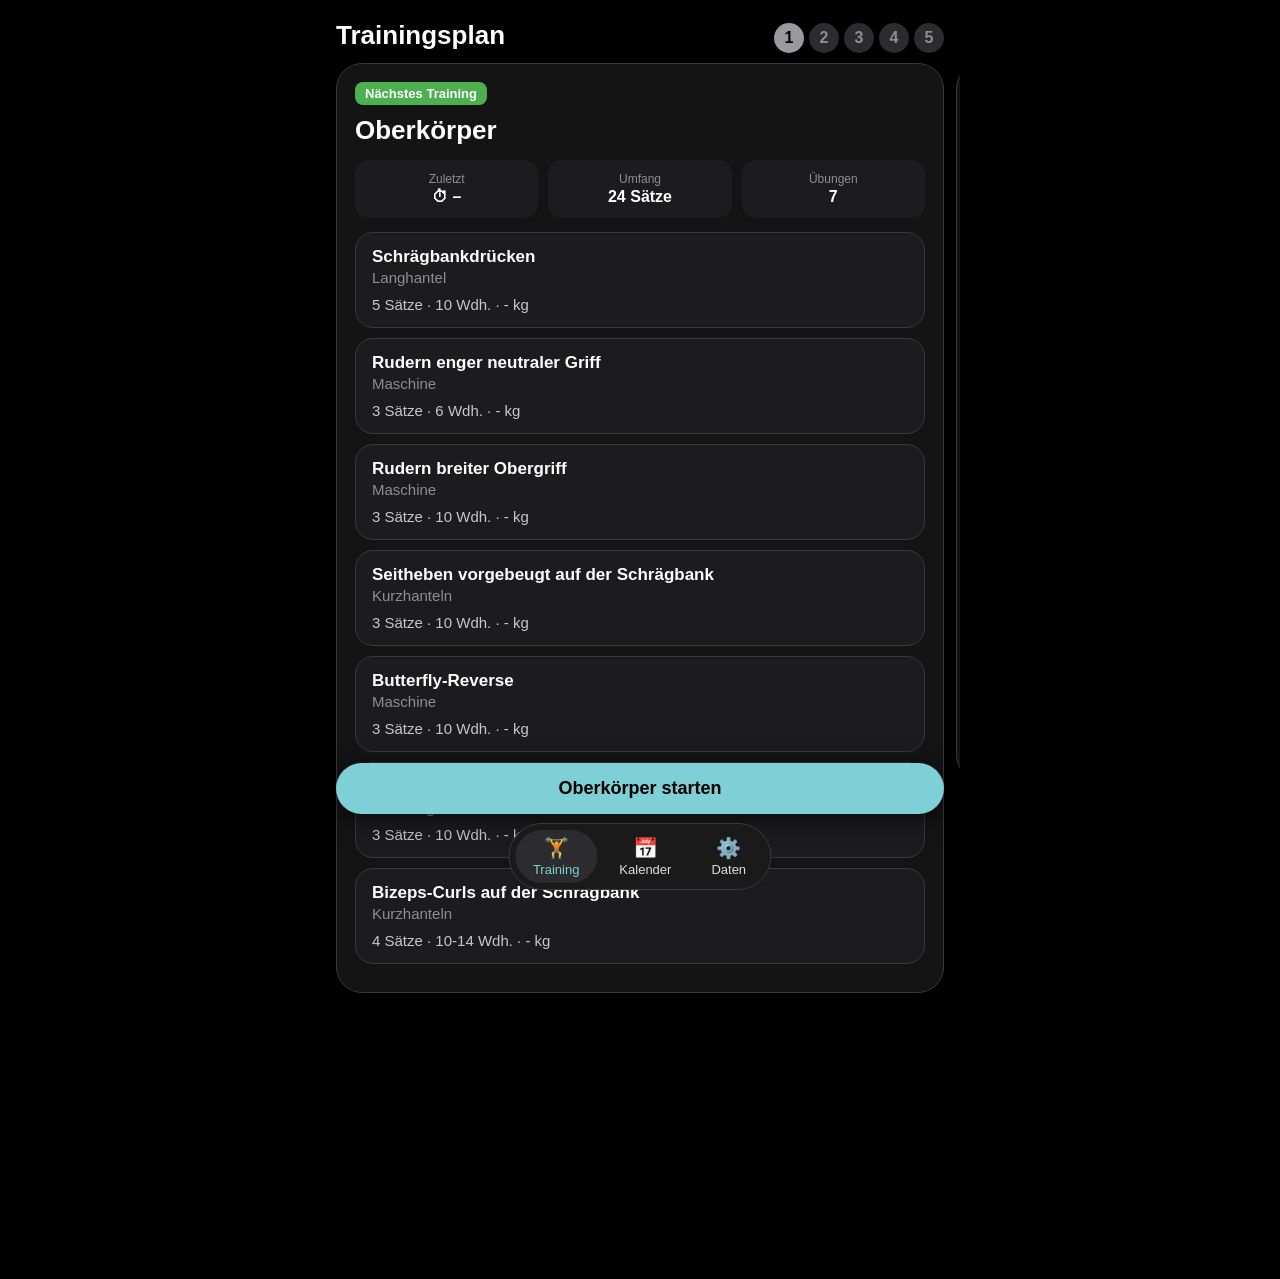
==== index.html @ 51fb056b "Replace Flask app with offline web app (PWA) for the phone Static single-page app that runs on GitHu" ====
<!doctype html>
<html lang="de">
<head>
  <meta charset="utf-8">
  <meta name="viewport" content="width=device-width, initial-scale=1, viewport-fit=cover">
  <title>Gym Tracker</title>
  <meta name="theme-color" content="#000000">
  <meta name="apple-mobile-web-app-capable" content="yes">
  <meta name="mobile-web-app-capable" content="yes">
  <meta name="apple-mobile-web-app-status-bar-style" content="black-translucent">
  <meta name="apple-mobile-web-app-title" content="Gym">
  <link rel="manifest" href="manifest.webmanifest">
  <link rel="icon" href="icons/icon-192.png">
  <link rel="apple-touch-icon" href="icons/apple-touch-icon.png">
  <link rel="stylesheet" href="style.css">
</head>
<body>
  <main id="app"></main>

  <nav id="nav" class="nav">
    <button data-view="plan" class="active"><span class="ico">🏋️</span>Training</button>
    <button data-view="calendar"><span class="ico">📅</span>Kalender</button>
    <button data-view="data"><span class="ico">⚙️</span>Daten</button>
  </nav>

  <div id="modal" class="modal hidden"><div class="modal-box" id="modal-box"></div></div>

  <script src="plan.js"></script>
  <script src="app.js"></script>
</body>
</html>
---- style.css ----
:root {
  --bg: #000;
  --card: #1c1c1e;
  --card2: #2c2c2e;
  --border: #3a3a3c;
  --text: #fff;
  --muted: #8e8e93;
  --accent: #7ecfd6;
  --accent-dark: #2f5d63;
  --green: #4caf50;
  --red: #ff6b6b;
  --safe-top: env(safe-area-inset-top, 0px);
  --safe-bottom: env(safe-area-inset-bottom, 0px);
}

* { box-sizing: border-box; -webkit-tap-highlight-color: transparent; }

html, body {
  margin: 0;
  overflow-x: hidden;
  background: var(--bg);
  color: var(--text);
  font-family: -apple-system, BlinkMacSystemFont, "SF Pro Text", "Segoe UI", Roboto, sans-serif;
  font-size: 16px;
}

body { padding-top: var(--safe-top); }

main { padding: 12px 16px calc(180px + var(--safe-bottom)); max-width: 640px; margin: 0 auto; }
body.in-workout main { padding-bottom: calc(110px + var(--safe-bottom)); }

button { font: inherit; color: inherit; border: 0; background: none; cursor: pointer; }
input { font: inherit; }

h1 { font-size: 28px; margin: 8px 0 12px; }
h2 { font-size: 26px; margin: 10px 0 14px; }
.muted { color: var(--muted); }
.hidden { display: none !important; }

/* ---------- Kopfzeile Plan ---------- */
.plan-head { display: flex; align-items: center; justify-content: space-between; gap: 8px; }
.plan-head h1 { font-size: 26px; white-space: nowrap; }
.tabs { display: flex; gap: 5px; flex-shrink: 0; }
.tab {
  width: 30px; height: 30px; padding: 0; border-radius: 50%;
  background: var(--card2); color: var(--muted); font-weight: 700; font-size: 16px;
}
.tab.done { background: var(--accent-dark); color: #fff; }
.tab.active { background: #9a9a9e; color: #000; }
.tab.done.active { background: var(--accent); color: #000; }

/* ---------- Workout-Karten (horizontal wischbar) ---------- */
.slider {
  display: flex; gap: 12px; overflow-x: auto; scroll-snap-type: x mandatory;
  align-items: flex-start; scrollbar-width: none; margin: 0 -16px; padding: 0 16px;
}
.slider::-webkit-scrollbar { display: none; }
.wcard {
  flex: 0 0 100%; scroll-snap-align: center;
  background: #141414; border: 1px solid var(--border); border-radius: 26px; padding: 18px;
}

.badge {
  display: inline-block; font-size: 13px; font-weight: 600; padding: 4px 10px; border-radius: 8px;
  background: var(--card2); color: #ddd;
}
.badge.next { background: var(--green); color: #fff; }
.badge.done { background: var(--accent); color: #fff; }
.card-top { display: flex; justify-content: space-between; align-items: center; }
.card-date { color: var(--accent); font-weight: 600; font-size: 14px; }

.stats { display: flex; gap: 10px; margin-bottom: 14px; }
.stat { flex: 1; background: var(--card); border-radius: 14px; padding: 12px; text-align: center; font-weight: 600; }
.stat small { display: block; color: var(--muted); font-weight: 400; font-size: 12px; margin-bottom: 2px; }

.ex {
  background: var(--card); border: 1px solid var(--border); border-radius: 18px;
  padding: 14px 16px; margin-bottom: 10px;
}
.ex-name { font-weight: 600; font-size: 17px; }
.ex-equip { color: var(--muted); font-size: 15px; margin-top: 2px; }
.ex-line { color: #c7c7cc; margin-top: 10px; font-size: 15px; }

/* ---------- Buttons ---------- */
.btn {
  display: block; width: 100%; padding: 15px; border-radius: 30px;
  background: var(--accent); color: #000; font-weight: 700; font-size: 18px; text-align: center;
}
.btn.secondary { background: var(--card2); color: #fff; }
.btn.danger { background: transparent; color: var(--red); border: 1px solid var(--red); }
.btn.small { display: inline-block; width: auto; padding: 9px 14px; font-size: 14px; }
.btn + .btn { margin-top: 10px; }
.btn-row { display: flex; gap: 8px; flex-wrap: wrap; margin-top: 10px; }
.btn-row .btn { margin-top: 0; }

.float {
  position: fixed; left: 16px; right: 16px; width: auto; bottom: calc(86px + var(--safe-bottom));
  max-width: 608px; margin: 0 auto; z-index: 5; box-shadow: 0 6px 24px rgba(0,0,0,.6);
}
body.in-workout .float { bottom: calc(16px + var(--safe-bottom)); }

/* ---------- Navigation unten ---------- */
.nav {
  position: fixed; left: 50%; transform: translateX(-50%);
  bottom: calc(10px + var(--safe-bottom));
  display: flex; gap: 4px; padding: 6px; border-radius: 40px;
  background: #1a1a1a; border: 1px solid var(--border); z-index: 6;
}
.nav button {
  display: flex; flex-direction: column; align-items: center; gap: 2px;
  padding: 6px 18px; border-radius: 30px; font-size: 13px; color: #ddd;
}
.nav .ico { font-size: 20px; }
.nav button.active { background: var(--card2); color: var(--accent); }
body.in-workout .nav { display: none; }

/* ---------- Training läuft ---------- */
.wo-head {
  position: sticky; top: 0; z-index: 4; background: var(--bg);
  padding: 8px 0 10px; margin: 0 0 6px; display: flex; align-items: center; justify-content: space-between;
}
.wo-head h2 { margin: 0; font-size: 22px; }
.timer { font-variant-numeric: tabular-nums; color: var(--accent); font-weight: 700; font-size: 18px; }
.progress { height: 6px; background: var(--card2); border-radius: 3px; overflow: hidden; margin-bottom: 14px; }
.progress div { height: 100%; background: var(--accent); transition: width .2s; }

.set-row { display: grid; grid-template-columns: 28px 1fr 1fr 48px; gap: 8px; align-items: center; margin-top: 8px; }
.set-row.head { color: var(--muted); font-size: 12px; margin-top: 12px; }
.set-row .num { color: var(--muted); text-align: center; font-weight: 600; }
.set-row input {
  width: 100%; padding: 10px; border-radius: 10px; border: 1px solid var(--border);
  background: var(--card2); color: #fff; text-align: center; font-size: 17px;
}
.set-row.done input { border-color: var(--accent-dark); background: #20393c; }
.check {
  width: 44px; height: 44px; border-radius: 12px; background: var(--card2);
  border: 1px solid var(--border); font-size: 22px; font-weight: 700; color: transparent;
}
.set-row.done .check { background: var(--accent); color: #000; border-color: var(--accent); }
.ex.complete { border-color: var(--accent-dark); }
.ex-actions { display: flex; justify-content: space-between; margin-top: 10px; }
.link { color: var(--accent); font-size: 15px; padding: 6px 0; }
.link.red { color: var(--red); }

/* ---------- Kalender ---------- */
.cal-head { display: flex; align-items: center; justify-content: space-between; margin-bottom: 10px; }
.cal-head button { font-size: 26px; padding: 4px 14px; color: var(--accent); }
.cal-title { font-weight: 700; font-size: 19px; }
.cal-grid { display: grid; grid-template-columns: repeat(7, 1fr); gap: 4px; text-align: center; }
.cal-grid .wd { color: var(--muted); font-size: 12px; padding: 4px 0; }
.day {
  aspect-ratio: 1; border-radius: 12px; display: flex; flex-direction: column;
  align-items: center; justify-content: center; font-size: 15px; background: var(--card); position: relative;
}
.day.empty { background: transparent; }
.day.today { outline: 1px solid var(--muted); }
.day.has { background: var(--accent-dark); font-weight: 700; }
.day.sel { background: var(--accent); color: #000; }
.day .dots { font-size: 8px; line-height: 1; margin-top: 2px; letter-spacing: 1px; }
.month-sum { color: var(--muted); margin: 12px 0; font-size: 14px; }

.session { background: var(--card); border: 1px solid var(--border); border-radius: 18px; padding: 14px 16px; margin-bottom: 10px; }
.session-title { font-weight: 700; font-size: 18px; }
.session ul { padding-left: 18px; margin: 10px 0 0; color: #c7c7cc; font-size: 14px; }
.session li { margin-bottom: 4px; }

/* ---------- Daten ---------- */
.panel { background: var(--card); border: 1px solid var(--border); border-radius: 18px; padding: 16px; margin-bottom: 14px; }
.panel h3 { margin: 0 0 6px; font-size: 17px; }
.panel p { margin: 0 0 12px; color: var(--muted); font-size: 14px; line-height: 1.4; }
select {
  width: 100%; padding: 12px; border-radius: 12px; background: var(--card2); color: #fff;
  border: 1px solid var(--border); font: inherit;
}

/* ---------- Modal ---------- */
.modal {
  position: fixed; inset: 0; background: rgba(0,0,0,.7); z-index: 20;
  display: flex; align-items: flex-end; justify-content: center;
}
.modal-box {
  width: 100%; max-width: 640px; background: #1a1a1a; border-radius: 24px 24px 0 0;
  padding: 22px 18px calc(22px + var(--safe-bottom)); max-height: 90vh; overflow-y: auto;
}
.modal-box h2 { margin-top: 0; }
.big-check { font-size: 54px; text-align: center; }
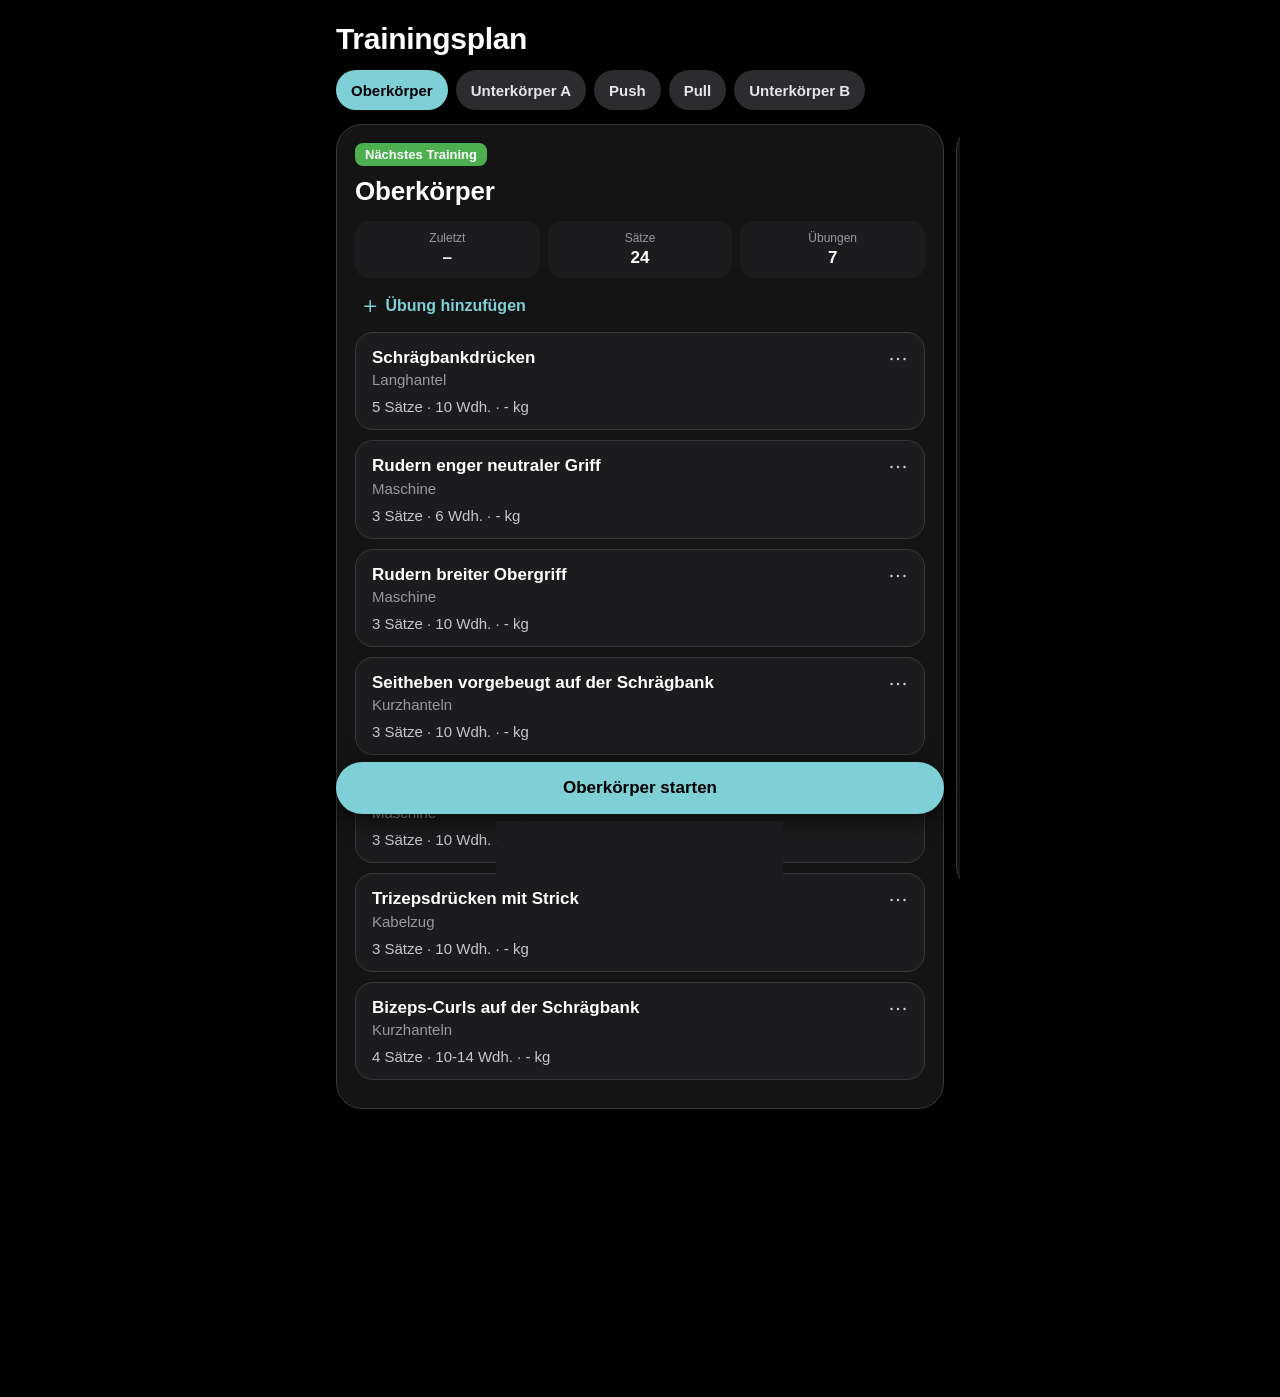
==== commit f2b3945b: "Add/remove exercises in plan and during training, UI overhaul - Plan: "+ Übung hinzufügen" per worko" ====
--- a/index.html
+++ b/index.html
@@ -18,12 +18,13 @@
   <main id="app"></main>
 
   <nav id="nav" class="nav">
-    <button data-view="plan" class="active"><span class="ico">🏋️</span>Training</button>
-    <button data-view="calendar"><span class="ico">📅</span>Kalender</button>
-    <button data-view="data"><span class="ico">⚙️</span>Daten</button>
+    <button data-view="plan" data-icon="dumbbell" class="active">Training</button>
+    <button data-view="calendar" data-icon="calendar">Kalender</button>
+    <button data-view="data" data-icon="data">Daten</button>
   </nav>
 
   <div id="modal" class="modal hidden"><div class="modal-box" id="modal-box"></div></div>
+  <div id="toast" class="toast" role="status" aria-live="polite"></div>
 
   <script src="plan.js"></script>
   <script src="app.js"></script>
--- a/style.css
+++ b/style.css
@@ -2,11 +2,13 @@
   --bg: #000;
   --card: #1c1c1e;
   --card2: #2c2c2e;
-  --border: #3a3a3c;
+  --card3: #3a3a3c;
+  --border: #38383a;
   --text: #fff;
-  --muted: #8e8e93;
+  --muted: #98989f;
   --accent: #7ecfd6;
   --accent-dark: #2f5d63;
+  --accent-bg: #1d3437;
   --green: #4caf50;
   --red: #ff6b6b;
   --safe-top: env(safe-area-inset-top, 0px);
@@ -22,32 +24,45 @@
   color: var(--text);
   font-family: -apple-system, BlinkMacSystemFont, "SF Pro Text", "Segoe UI", Roboto, sans-serif;
   font-size: 16px;
+  -webkit-text-size-adjust: 100%;
 }
 
 body { padding-top: var(--safe-top); }
+body.in-workout { padding-top: 0; }
 
 main { padding: 12px 16px calc(180px + var(--safe-bottom)); max-width: 640px; margin: 0 auto; }
 body.in-workout main { padding-bottom: calc(110px + var(--safe-bottom)); }
 
 button { font: inherit; color: inherit; border: 0; background: none; cursor: pointer; }
+button, input, a, select, label { touch-action: manipulation; }
 input { font: inherit; }
-
-h1 { font-size: 28px; margin: 8px 0 12px; }
-h2 { font-size: 26px; margin: 10px 0 14px; }
+a { color: var(--accent); }
+
+h1 { font-size: 30px; margin: 10px 0 14px; letter-spacing: -.3px; }
+h2 { font-size: 26px; margin: 10px 0 14px; letter-spacing: -.2px; }
 .muted { color: var(--muted); }
+.small { font-size: 14px; }
 .hidden { display: none !important; }
 
-/* ---------- Kopfzeile Plan ---------- */
-.plan-head { display: flex; align-items: center; justify-content: space-between; gap: 8px; }
-.plan-head h1 { font-size: 26px; white-space: nowrap; }
-.tabs { display: flex; gap: 5px; flex-shrink: 0; }
-.tab {
-  width: 30px; height: 30px; padding: 0; border-radius: 50%;
-  background: var(--card2); color: var(--muted); font-weight: 700; font-size: 16px;
-}
-.tab.done { background: var(--accent-dark); color: #fff; }
-.tab.active { background: #9a9a9e; color: #000; }
-.tab.done.active { background: var(--accent); color: #000; }
+svg.i {
+  width: 1.15em; height: 1.15em; flex-shrink: 0;
+  fill: none; stroke: currentColor; stroke-width: 2; stroke-linecap: round; stroke-linejoin: round;
+}
+
+/* ---------- Plan: Trainings-Auswahl ---------- */
+.chips-row {
+  display: flex; gap: 8px; overflow-x: auto; scrollbar-width: none;
+  margin: 0 -16px 14px; padding: 0 16px;
+}
+.chips-row::-webkit-scrollbar { display: none; }
+.chip {
+  flex: 0 0 auto; display: inline-flex; align-items: center; gap: 6px;
+  min-height: 40px; padding: 8px 15px; border-radius: 20px;
+  background: var(--card2); color: #e5e5ea; font-weight: 600; font-size: 15px; white-space: nowrap;
+}
+.chip svg.i { color: var(--accent); stroke-width: 2.6; }
+.chip.active { background: var(--accent); color: #000; }
+.chip.active svg.i { color: #000; }
 
 /* ---------- Workout-Karten (horizontal wischbar) ---------- */
 .slider {
@@ -65,86 +80,125 @@
   background: var(--card2); color: #ddd;
 }
 .badge.next { background: var(--green); color: #fff; }
-.badge.done { background: var(--accent); color: #fff; }
+.badge.done { background: var(--accent); color: #000; }
 .card-top { display: flex; justify-content: space-between; align-items: center; }
 .card-date { color: var(--accent); font-weight: 600; font-size: 14px; }
 
-.stats { display: flex; gap: 10px; margin-bottom: 14px; }
-.stat { flex: 1; background: var(--card); border-radius: 14px; padding: 12px; text-align: center; font-weight: 600; }
-.stat small { display: block; color: var(--muted); font-weight: 400; font-size: 12px; margin-bottom: 2px; }
+.stats { display: flex; gap: 8px; margin-bottom: 6px; }
+.stat {
+  flex: 1; background: var(--card); border-radius: 14px; padding: 10px 6px;
+  text-align: center; font-weight: 600; font-size: 17px; font-variant-numeric: tabular-nums;
+}
+.stat small { display: block; color: var(--muted); font-weight: 500; font-size: 12px; margin-bottom: 3px; }
+
+.add-line {
+  display: inline-flex; align-items: center; gap: 6px; min-height: 44px;
+  color: var(--accent); font-size: 16px; font-weight: 600; margin-bottom: 4px;
+}
 
 .ex {
   background: var(--card); border: 1px solid var(--border); border-radius: 18px;
   padding: 14px 16px; margin-bottom: 10px;
 }
-.ex-name { font-weight: 600; font-size: 17px; }
-.ex-equip { color: var(--muted); font-size: 15px; margin-top: 2px; }
+.ex-head { display: flex; justify-content: space-between; align-items: flex-start; gap: 8px; }
+.ex-name { font-weight: 600; font-size: 17px; line-height: 1.25; }
+.ex-equip { color: var(--muted); font-size: 15px; margin-top: 3px; }
 .ex-line { color: #c7c7cc; margin-top: 10px; font-size: 15px; }
+.more {
+  flex-shrink: 0; width: 44px; height: 44px; margin: -10px -12px -10px 0; border-radius: 22px;
+  display: flex; align-items: center; justify-content: center; color: #d1d1d6;
+}
+.more svg.i { width: 24px; height: 24px; fill: currentColor; stroke: none; }
+.more:active { background: var(--card2); }
+.empty { color: var(--muted); text-align: center; padding: 20px 0; margin: 0; }
 
 /* ---------- Buttons ---------- */
 .btn {
-  display: block; width: 100%; padding: 15px; border-radius: 30px;
-  background: var(--accent); color: #000; font-weight: 700; font-size: 18px; text-align: center;
-}
+  display: flex; align-items: center; justify-content: center; gap: 8px;
+  width: 100%; min-height: 52px; padding: 14px; border-radius: 30px;
+  background: var(--accent); color: #000; font-weight: 700; font-size: 17px; text-align: center;
+}
+.btn:active { filter: brightness(.9); }
+.btn:disabled { opacity: .4; }
 .btn.secondary { background: var(--card2); color: #fff; }
 .btn.danger { background: transparent; color: var(--red); border: 1px solid var(--red); }
-.btn.small { display: inline-block; width: auto; padding: 9px 14px; font-size: 14px; }
+.btn.danger-fill { background: var(--red); color: #000; }
+.btn.small { display: inline-flex; width: auto; min-height: 40px; padding: 8px 14px; font-size: 14px; }
 .btn + .btn { margin-top: 10px; }
-.btn-row { display: flex; gap: 8px; flex-wrap: wrap; margin-top: 10px; }
+.btn-row { display: flex; gap: 8px; flex-wrap: wrap; margin-top: 12px; }
 .btn-row .btn { margin-top: 0; }
 
 .float {
   position: fixed; left: 16px; right: 16px; width: auto; bottom: calc(86px + var(--safe-bottom));
-  max-width: 608px; margin: 0 auto; z-index: 5; box-shadow: 0 6px 24px rgba(0,0,0,.6);
+  max-width: 608px; margin: 0 auto; z-index: 5; box-shadow: 0 6px 24px rgba(0,0,0,.7);
 }
 body.in-workout .float { bottom: calc(16px + var(--safe-bottom)); }
+body.typing .float { display: none; }
 
 /* ---------- Navigation unten ---------- */
 .nav {
   position: fixed; left: 50%; transform: translateX(-50%);
   bottom: calc(10px + var(--safe-bottom));
   display: flex; gap: 4px; padding: 6px; border-radius: 40px;
-  background: #1a1a1a; border: 1px solid var(--border); z-index: 6;
+  background: rgba(28, 28, 30, .92); border: 1px solid var(--border); z-index: 6;
+  -webkit-backdrop-filter: blur(12px); backdrop-filter: blur(12px);
 }
 .nav button {
-  display: flex; flex-direction: column; align-items: center; gap: 2px;
-  padding: 6px 18px; border-radius: 30px; font-size: 13px; color: #ddd;
-}
-.nav .ico { font-size: 20px; }
+  display: flex; flex-direction: column; align-items: center; gap: 3px;
+  min-width: 88px; padding: 7px 16px; border-radius: 30px; font-size: 12px; font-weight: 600; color: #c7c7cc;
+}
+.nav button svg.i { width: 24px; height: 24px; }
 .nav button.active { background: var(--card2); color: var(--accent); }
 body.in-workout .nav { display: none; }
 
 /* ---------- Training läuft ---------- */
 .wo-head {
-  position: sticky; top: 0; z-index: 4; background: var(--bg);
-  padding: 8px 0 10px; margin: 0 0 6px; display: flex; align-items: center; justify-content: space-between;
-}
-.wo-head h2 { margin: 0; font-size: 22px; }
-.timer { font-variant-numeric: tabular-nums; color: var(--accent); font-weight: 700; font-size: 18px; }
-.progress { height: 6px; background: var(--card2); border-radius: 3px; overflow: hidden; margin-bottom: 14px; }
-.progress div { height: 100%; background: var(--accent); transition: width .2s; }
-
-.set-row { display: grid; grid-template-columns: 28px 1fr 1fr 48px; gap: 8px; align-items: center; margin-top: 8px; }
-.set-row.head { color: var(--muted); font-size: 12px; margin-top: 12px; }
+  position: sticky; top: 0; z-index: 4; background: rgba(0, 0, 0, .94);
+  -webkit-backdrop-filter: blur(12px); backdrop-filter: blur(12px);
+  margin: 0 -16px 8px; padding: calc(var(--safe-top) + 10px) 16px 10px;
+  display: flex; align-items: center; justify-content: space-between;
+}
+.wo-head h2 { margin: 0; font-size: 24px; }
+.timer { font-variant-numeric: tabular-nums; color: var(--accent); font-weight: 700; font-size: 20px; }
+.progress { height: 6px; background: var(--card2); border-radius: 3px; overflow: hidden; margin: 0 0 14px; }
+.progress div { height: 100%; background: var(--accent); transition: width .25s; }
+
+.set-row { display: grid; grid-template-columns: 26px 1fr 1fr 48px; gap: 8px; align-items: center; margin-top: 8px; }
+.set-row.head { color: var(--muted); font-size: 12px; margin-top: 14px; text-align: center; }
+.set-row.head div:first-child { text-align: left; }
 .set-row .num { color: var(--muted); text-align: center; font-weight: 600; }
 .set-row input {
-  width: 100%; padding: 10px; border-radius: 10px; border: 1px solid var(--border);
-  background: var(--card2); color: #fff; text-align: center; font-size: 17px;
-}
-.set-row.done input { border-color: var(--accent-dark); background: #20393c; }
+  width: 100%; height: 46px; padding: 0 8px; border-radius: 12px; border: 1px solid var(--border);
+  background: var(--card2); color: #fff; text-align: center; font-size: 18px; font-variant-numeric: tabular-nums;
+}
+.set-row input::placeholder { color: #6e6e73; }
+.set-row input:focus { outline: none; border-color: var(--accent); }
+.set-row.done input { border-color: var(--accent-dark); background: var(--accent-bg); }
 .check {
-  width: 44px; height: 44px; border-radius: 12px; background: var(--card2);
-  border: 1px solid var(--border); font-size: 22px; font-weight: 700; color: transparent;
-}
+  width: 48px; height: 46px; border-radius: 12px; background: var(--card2);
+  border: 1px solid var(--border); display: flex; align-items: center; justify-content: center; color: #6e6e73;
+}
+.check svg.i { width: 24px; height: 24px; stroke-width: 2.6; }
 .set-row.done .check { background: var(--accent); color: #000; border-color: var(--accent); }
 .ex.complete { border-color: var(--accent-dark); }
-.ex-actions { display: flex; justify-content: space-between; margin-top: 10px; }
-.link { color: var(--accent); font-size: 15px; padding: 6px 0; }
-.link.red { color: var(--red); }
+.ex-actions { display: flex; justify-content: space-between; margin-top: 12px; }
+.pill {
+  display: inline-flex; align-items: center; gap: 4px; min-height: 36px; padding: 6px 14px;
+  border-radius: 18px; background: var(--card2); color: var(--accent); font-size: 14px; font-weight: 600;
+}
+.pill.red { color: var(--red); }
+
+.add-card {
+  display: flex; align-items: center; justify-content: center; gap: 8px; width: 100%;
+  min-height: 56px; border: 1.5px dashed #48484a; border-radius: 18px;
+  color: var(--accent); font-weight: 600; font-size: 16px; margin-top: 4px;
+}
+.add-card:active { background: var(--card); }
 
 /* ---------- Kalender ---------- */
 .cal-head { display: flex; align-items: center; justify-content: space-between; margin-bottom: 10px; }
-.cal-head button { font-size: 26px; padding: 4px 14px; color: var(--accent); }
+.cal-head button { font-size: 28px; width: 44px; height: 44px; border-radius: 22px; color: var(--accent); }
+.cal-head button:active { background: var(--card2); }
 .cal-title { font-weight: 700; font-size: 19px; }
 .cal-grid { display: grid; grid-template-columns: repeat(7, 1fr); gap: 4px; text-align: center; }
 .cal-grid .wd { color: var(--muted); font-size: 12px; padding: 4px 0; }
@@ -153,34 +207,95 @@
   align-items: center; justify-content: center; font-size: 15px; background: var(--card); position: relative;
 }
 .day.empty { background: transparent; }
-.day.today { outline: 1px solid var(--muted); }
+.day.today { box-shadow: inset 0 0 0 1.5px var(--muted); }
 .day.has { background: var(--accent-dark); font-weight: 700; }
 .day.sel { background: var(--accent); color: #000; }
-.day .dots { font-size: 8px; line-height: 1; margin-top: 2px; letter-spacing: 1px; }
+.day .dots { font-size: 7px; line-height: 1; margin-top: 2px; letter-spacing: 1px; }
 .month-sum { color: var(--muted); margin: 12px 0; font-size: 14px; }
+.list-h { margin: 20px 0 10px; font-size: 18px; }
 
 .session { background: var(--card); border: 1px solid var(--border); border-radius: 18px; padding: 14px 16px; margin-bottom: 10px; }
 .session-title { font-weight: 700; font-size: 18px; }
-.session ul { padding-left: 18px; margin: 10px 0 0; color: #c7c7cc; font-size: 14px; }
+.session ul { padding-left: 18px; margin: 10px 0 0; color: #c7c7cc; font-size: 14px; line-height: 1.4; }
 .session li { margin-bottom: 4px; }
 
 /* ---------- Daten ---------- */
 .panel { background: var(--card); border: 1px solid var(--border); border-radius: 18px; padding: 16px; margin-bottom: 14px; }
 .panel h3 { margin: 0 0 6px; font-size: 17px; }
-.panel p { margin: 0 0 12px; color: var(--muted); font-size: 14px; line-height: 1.4; }
-select {
-  width: 100%; padding: 12px; border-radius: 12px; background: var(--card2); color: #fff;
-  border: 1px solid var(--border); font: inherit;
-}
-
-/* ---------- Modal ---------- */
+.panel p { margin: 0 0 12px; color: var(--muted); font-size: 14px; line-height: 1.45; }
+.field, select {
+  width: 100%; height: 48px; padding: 0 12px; border-radius: 12px; background: var(--card2); color: #fff;
+  border: 1px solid var(--border); font: inherit; font-size: 17px;
+}
+.field:focus { outline: none; border-color: var(--accent); }
+
+/* ---------- Modal / Bottom-Sheet ---------- */
 .modal {
-  position: fixed; inset: 0; background: rgba(0,0,0,.7); z-index: 20;
+  position: fixed; top: 0; left: 0; right: 0; height: 100%; background: rgba(0,0,0,.65); z-index: 20;
   display: flex; align-items: flex-end; justify-content: center;
 }
 .modal-box {
-  width: 100%; max-width: 640px; background: #1a1a1a; border-radius: 24px 24px 0 0;
-  padding: 22px 18px calc(22px + var(--safe-bottom)); max-height: 90vh; overflow-y: auto;
-}
-.modal-box h2 { margin-top: 0; }
-.big-check { font-size: 54px; text-align: center; }
+  width: 100%; max-width: 640px; max-height: calc(100% - 24px); overflow-y: auto; overscroll-behavior: contain;
+  background: #1c1c1e; border-radius: 24px 24px 0 0;
+  padding: 10px 18px calc(18px + var(--safe-bottom));
+  animation: sheet-in .22s ease-out;
+}
+.modal-box::before {
+  content: ''; display: block; width: 38px; height: 5px; border-radius: 3px;
+  background: #48484a; margin: 0 auto 14px;
+}
+@keyframes sheet-in { from { transform: translateY(30px); opacity: .4; } to { transform: none; opacity: 1; } }
+.sheet-h { margin: 0 0 8px; font-size: 22px; }
+.sheet-text { color: var(--muted); font-size: 15px; line-height: 1.45; margin: 0 0 18px; }
+.sheet-title { color: var(--muted); font-size: 14px; font-weight: 600; text-align: center; margin: 0 0 12px; }
+.sheet-btn {
+  display: flex; align-items: center; gap: 12px; width: 100%; min-height: 52px; padding: 0 16px;
+  border-radius: 14px; background: var(--card2); font-size: 17px; margin-bottom: 8px; text-align: left;
+}
+.sheet-btn svg.i { width: 22px; height: 22px; color: var(--accent); }
+.sheet-btn.danger, .sheet-btn.danger svg.i { color: var(--red); }
+.sheet-btn:disabled { opacity: .35; }
+.sheet-btn:active { background: var(--card3); }
+.big-check {
+  width: 64px; height: 64px; border-radius: 32px; margin: 6px auto 12px;
+  background: var(--accent); color: #000; display: flex; align-items: center; justify-content: center;
+}
+.big-check svg.i { width: 36px; height: 36px; stroke-width: 2.8; }
+
+/* ---------- Formular "Übung hinzufügen" ---------- */
+.form label:not(.check-line) { display: block; color: var(--muted); font-size: 13px; font-weight: 600; margin: 14px 0 6px; }
+.suggest { display: flex; flex-wrap: wrap; gap: 6px; }
+.suggest:not(:empty) { margin-top: 8px; }
+.suggest button {
+  padding: 7px 12px; border-radius: 16px; background: var(--accent-bg); color: var(--accent);
+  font-size: 14px; font-weight: 600; text-align: left;
+}
+.suggest small { color: var(--muted); font-weight: 400; }
+.equip-chips { display: flex; flex-wrap: wrap; gap: 6px; }
+.equip-chips button {
+  min-height: 36px; padding: 6px 12px; border-radius: 18px; background: var(--card2); color: #e5e5ea; font-size: 14px;
+}
+.equip-chips button.on { background: var(--accent); color: #000; font-weight: 600; }
+.form-row { display: grid; grid-template-columns: 1.25fr 1fr 1fr; gap: 10px; }
+.form-row .field { text-align: center; }
+.stepper {
+  display: flex; align-items: center; height: 48px; border-radius: 12px;
+  background: var(--card2); border: 1px solid var(--border);
+}
+.stepper button { width: 40px; height: 100%; display: flex; align-items: center; justify-content: center; color: var(--accent); }
+.stepper span { flex: 1; text-align: center; font-size: 18px; font-weight: 600; font-variant-numeric: tabular-nums; }
+.hint { color: var(--muted); font-size: 12px; margin: 6px 0 0; }
+.check-line { display: flex; gap: 12px; align-items: center; margin-top: 16px; color: #e5e5ea; font-size: 15px; line-height: 1.3; }
+.check-line input { width: 24px; height: 24px; flex-shrink: 0; accent-color: var(--accent); }
+.form-error { color: var(--red); font-size: 14px; min-height: 20px; margin: 10px 0 6px; }
+
+/* ---------- Toast ---------- */
+.toast {
+  position: fixed; left: 50%; top: calc(var(--safe-top) + 10px); z-index: 30;
+  width: max-content; max-width: calc(100vw - 32px); padding: 12px 18px; border-radius: 22px;
+  background: #3a3a3c; color: #fff; font-size: 15px; font-weight: 500; text-align: center;
+  box-shadow: 0 6px 24px rgba(0,0,0,.5);
+  transform: translate(-50%, calc(-100% - 20px - var(--safe-top))); transition: transform .25s ease;
+  pointer-events: none;
+}
+.toast.show { transform: translate(-50%, 0); }
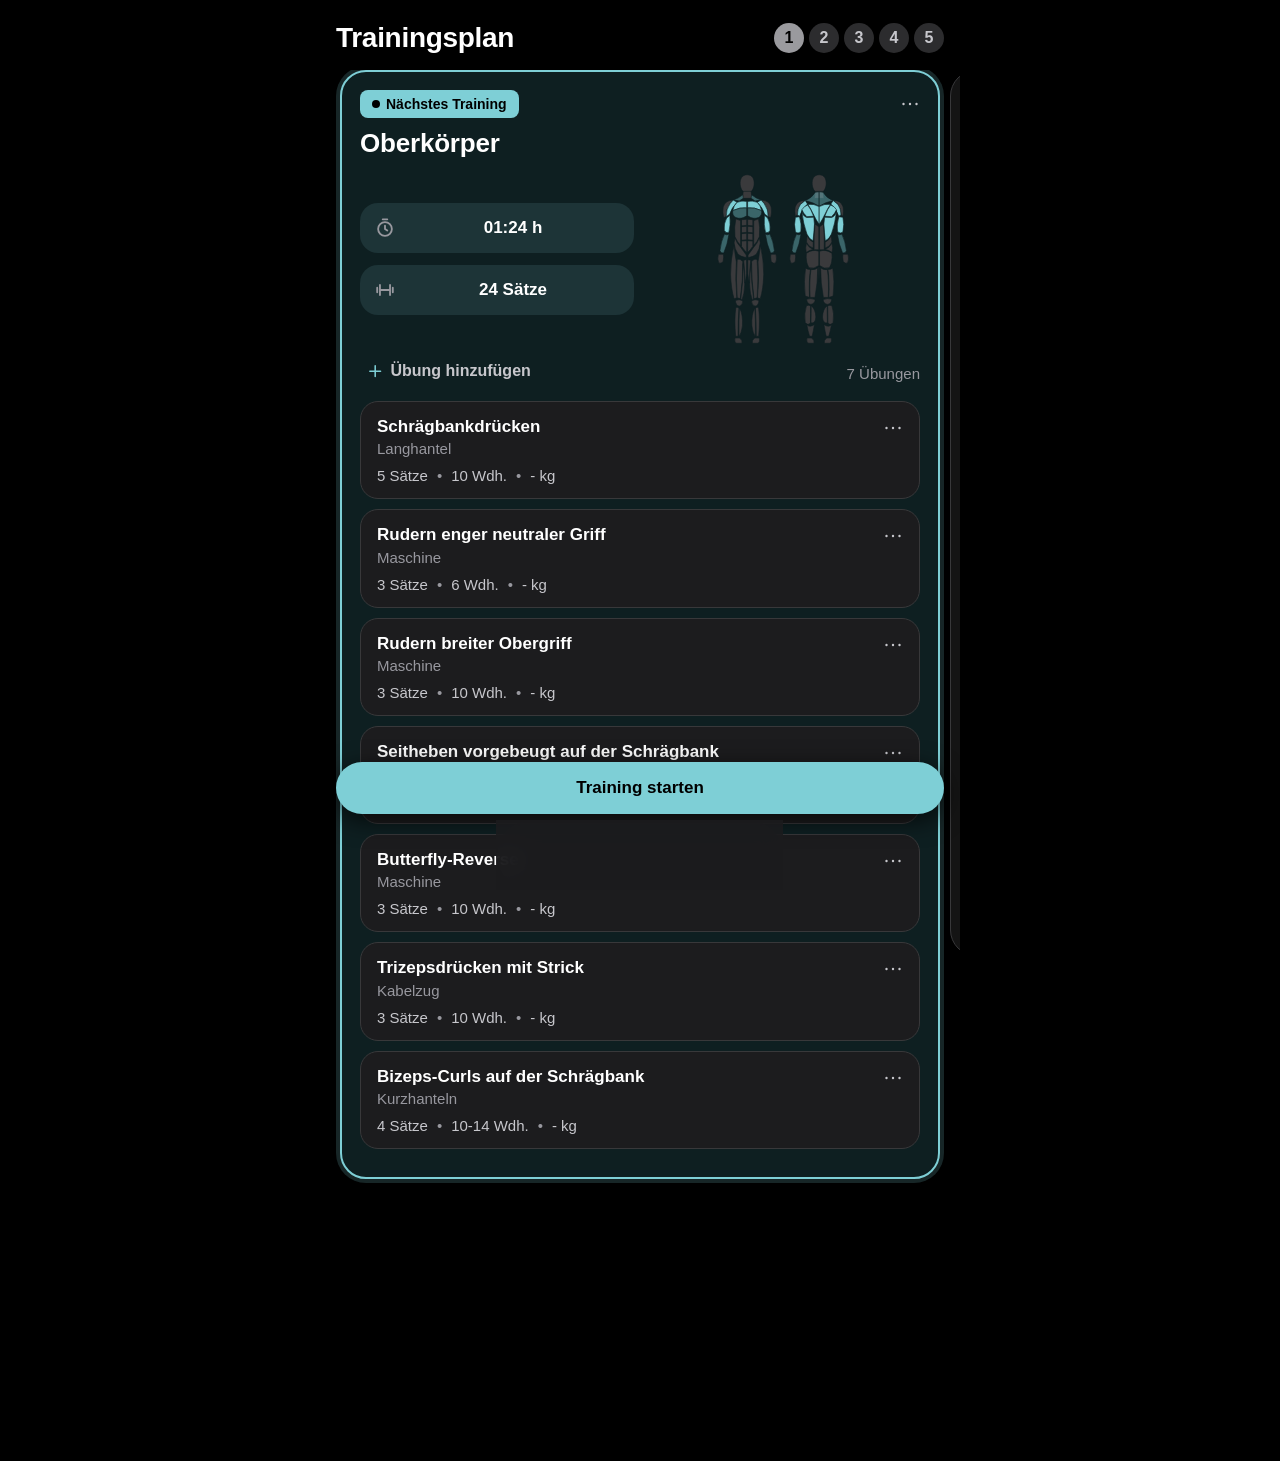
==== commit 8c96efa2: "Number wheel, last-session prefill, recommendations, trends, CSV, training days Training - kg/reps a" ====
--- a/index.html
+++ b/index.html
@@ -27,6 +27,7 @@
   <div id="toast" class="toast" role="status" aria-live="polite"></div>
 
   <script src="plan.js"></script>
+  <script src="coach.js"></script>
   <script src="app.js"></script>
 </body>
 </html>
--- a/style.css
+++ b/style.css
@@ -4,13 +4,25 @@
   --card2: #2c2c2e;
   --card3: #3a3a3c;
   --border: #38383a;
+  --line: #48484a;
   --text: #fff;
+  --text-2: #c7c7cc;
   --muted: #98989f;
   --accent: #7ecfd6;
   --accent-dark: #2f5d63;
   --accent-bg: #1d3437;
+  --accent-glow: rgba(126, 207, 214, .18);
   --green: #4caf50;
+  --green-dark: #2e5e30;
+  --green-bg: #1a2e1b;
   --red: #ff6b6b;
+  --amber: #ffb454;
+  --amber-bg: #3a2c14;
+  --r-s: 12px;
+  --r-m: 18px;
+  --r-l: 26px;
+  --r-full: 999px;
+  --tap: 44px;
   --safe-top: env(safe-area-inset-top, 0px);
   --safe-bottom: env(safe-area-inset-bottom, 0px);
 }
@@ -38,6 +50,9 @@
 input { font: inherit; }
 a { color: var(--accent); }
 
+/* Sichtbarer Fokus für Tastatur / Schaltersteuerung (nicht bei Touch) */
+:focus-visible { outline: 2px solid var(--accent); outline-offset: 2px; }
+
 h1 { font-size: 30px; margin: 10px 0 14px; letter-spacing: -.3px; }
 h2 { font-size: 26px; margin: 10px 0 14px; letter-spacing: -.2px; }
 .muted { color: var(--muted); }
@@ -49,64 +64,102 @@
   fill: none; stroke: currentColor; stroke-width: 2; stroke-linecap: round; stroke-linejoin: round;
 }
 
-/* ---------- Plan: Trainings-Auswahl ---------- */
-.chips-row {
-  display: flex; gap: 8px; overflow-x: auto; scrollbar-width: none;
-  margin: 0 -16px 14px; padding: 0 16px;
-}
-.chips-row::-webkit-scrollbar { display: none; }
-.chip {
-  flex: 0 0 auto; display: inline-flex; align-items: center; gap: 6px;
-  min-height: 40px; padding: 8px 15px; border-radius: 20px;
-  background: var(--card2); color: #e5e5ea; font-weight: 600; font-size: 15px; white-space: nowrap;
-}
-.chip svg.i { color: var(--accent); stroke-width: 2.6; }
-.chip.active { background: var(--accent); color: #000; }
-.chip.active svg.i { color: #000; }
+/* ---------- Plan: Kopfzeile mit Trainings 1–5 ---------- */
+.plan-head { display: flex; align-items: center; justify-content: space-between; gap: 8px; margin: 10px 0 16px; }
+.plan-head h1 { margin: 0; font-size: clamp(20px, 6.6vw, 28px); white-space: nowrap; }
+.tabs { display: flex; gap: 5px; flex-shrink: 0; max-width: 58%; overflow-x: auto; scrollbar-width: none; }
+.tabs::-webkit-scrollbar { display: none; }
+.tab {
+  flex-shrink: 0; width: 30px; height: 30px; padding: 0; border-radius: 50%;
+  display: flex; align-items: center; justify-content: center;
+  background: var(--card2); color: var(--text-2); font-weight: 700; font-size: 16px;
+}
+.tab svg.i { width: 18px; height: 18px; stroke-width: 2.8; }
+.tab.done { background: var(--accent-dark); color: #fff; }
+.tab.active { background: #9a9a9e; color: #000; }
+.tab.done.active { background: var(--accent); color: #000; }
 
 /* ---------- Workout-Karten (horizontal wischbar) ---------- */
 .slider {
-  display: flex; gap: 12px; overflow-x: auto; scroll-snap-type: x mandatory;
-  align-items: flex-start; scrollbar-width: none; margin: 0 -16px; padding: 0 16px;
+  display: flex; gap: 10px; overflow-x: auto; scroll-snap-type: x mandatory;
+  align-items: flex-start; scrollbar-width: none; margin: 0 -16px; padding: 0 20px;
+  scroll-padding: 0 20px;
 }
 .slider::-webkit-scrollbar { display: none; }
+/* Karte mittig mit 20 px Rand; bei 10 px Abstand schauen links/rechts 10 px der Nachbarkarten rein
+   (wie im Original) -> man sieht, dass man wischen kann */
 .wcard {
   flex: 0 0 100%; scroll-snap-align: center;
-  background: #141414; border: 1px solid var(--border); border-radius: 26px; padding: 18px;
+  background: #141414; border: 1px solid var(--border); border-radius: var(--r-l); padding: 18px;
 }
 
 .badge {
-  display: inline-block; font-size: 13px; font-weight: 600; padding: 4px 10px; border-radius: 8px;
-  background: var(--card2); color: #ddd;
-}
-.badge.next { background: var(--green); color: #fff; }
-.badge.done { background: var(--accent); color: #000; }
+  display: inline-flex; align-items: center; gap: 6px;
+  font-size: 13px; font-weight: 600; padding: 4px 10px; border-radius: 8px;
+  background: var(--card2); color: var(--text-2);
+}
+/* Farbbedeutung: Akzent = als Nächstes / jetzt, Grün = erledigt */
+.badge.next { background: var(--accent); color: #000; font-size: 14px; font-weight: 700; padding: 6px 12px; }
+.badge.next::before {
+  content: ''; width: 8px; height: 8px; border-radius: 50%; background: #000;
+  animation: pulse 1.6s ease-in-out infinite;
+}
+.badge.done { background: var(--green); color: #000; }
+@keyframes pulse { 50% { opacity: .3; } }
+
 .card-top { display: flex; justify-content: space-between; align-items: center; }
-.card-date { color: var(--accent); font-weight: 600; font-size: 14px; }
-
-.stats { display: flex; gap: 8px; margin-bottom: 6px; }
-.stat {
-  flex: 1; background: var(--card); border-radius: 14px; padding: 10px 6px;
-  text-align: center; font-weight: 600; font-size: 17px; font-variant-numeric: tabular-nums;
-}
-.stat small { display: block; color: var(--muted); font-weight: 500; font-size: 12px; margin-bottom: 3px; }
-
+.card-date { color: var(--muted); font-weight: 600; font-size: 14px; }
+
+/* ---------- Nächster Trainingstag: deutlich hervorgehoben ---------- */
+.wcard.next,
+.wcard:has(.badge.next) {
+  border: 2px solid var(--accent);
+  background: #0e1f21;
+  box-shadow: 0 0 0 4px var(--accent-glow);
+}
+.wcard.next .card-date,
+.wcard:has(.badge.next) .card-date { color: var(--accent); font-size: 15px; }
+.wcard.next .stat,
+.wcard:has(.badge.next) .stat { background: var(--accent-bg); }
+
+/* Dauer + Sätze links, Körperfigur rechts (wie im Original) */
+.card-main { display: grid; grid-template-columns: 1fr 1fr; gap: 12px; align-items: center; margin-bottom: 4px; }
+.stat-col { display: flex; flex-direction: column; gap: 12px; }
+.stat-pill {
+  display: flex; align-items: center; gap: 10px; min-height: 50px; padding: 0 14px;
+  background: var(--card); border-radius: var(--r-m); font-weight: 600; font-size: 17px; font-variant-numeric: tabular-nums;
+}
+.stat-pill svg.i { width: 22px; height: 22px; color: var(--muted); }
+.stat-pill span { flex: 1; text-align: center; }
+.wcard.next .stat-pill, .wcard:has(.badge.next) .stat-pill { background: var(--accent-bg); }
+.body { display: flex; justify-content: center; gap: 6px; }
+.body svg { height: 172px; width: auto; max-width: 50%; }
+.body path { fill: #3a3a3c; stroke: #141414; stroke-width: .7; stroke-linejoin: round; }
+.body path.on { fill: var(--accent); }                       /* Hauptmuskel */
+.body path.on2 { fill: var(--accent); fill-opacity: .4; }    /* arbeitet mit */
+.wcard.next .body path, .wcard:has(.badge.next) .body path { stroke: #0e1f21; }
+.add-row { display: flex; align-items: center; justify-content: space-between; margin-bottom: 4px; }
+.add-row .muted { font-size: 15px; }
+.ex-line .sep { margin: 0 9px; color: var(--muted); }
+
+/* Nebenaktion: dezent, nur das Icon im Akzent */
 .add-line {
-  display: inline-flex; align-items: center; gap: 6px; min-height: 44px;
-  color: var(--accent); font-size: 16px; font-weight: 600; margin-bottom: 4px;
-}
+  display: inline-flex; align-items: center; gap: 6px; min-height: var(--tap);
+  color: var(--text-2); font-size: 16px; font-weight: 600; margin-bottom: 4px;
+}
+.add-line svg.i { color: var(--accent); }
 
 .ex {
-  background: var(--card); border: 1px solid var(--border); border-radius: 18px;
+  background: var(--card); border: 1px solid var(--border); border-radius: var(--r-m);
   padding: 14px 16px; margin-bottom: 10px;
 }
 .ex-head { display: flex; justify-content: space-between; align-items: flex-start; gap: 8px; }
 .ex-name { font-weight: 600; font-size: 17px; line-height: 1.25; }
 .ex-equip { color: var(--muted); font-size: 15px; margin-top: 3px; }
-.ex-line { color: #c7c7cc; margin-top: 10px; font-size: 15px; }
+.ex-line { color: var(--text-2); margin-top: 10px; font-size: 15px; }
 .more {
-  flex-shrink: 0; width: 44px; height: 44px; margin: -10px -12px -10px 0; border-radius: 22px;
-  display: flex; align-items: center; justify-content: center; color: #d1d1d6;
+  flex-shrink: 0; width: var(--tap); height: var(--tap); margin: -10px -12px -10px 0; border-radius: var(--r-full);
+  display: flex; align-items: center; justify-content: center; color: var(--text-2);
 }
 .more svg.i { width: 24px; height: 24px; fill: currentColor; stroke: none; }
 .more:active { background: var(--card2); }
@@ -115,15 +168,15 @@
 /* ---------- Buttons ---------- */
 .btn {
   display: flex; align-items: center; justify-content: center; gap: 8px;
-  width: 100%; min-height: 52px; padding: 14px; border-radius: 30px;
+  width: 100%; min-height: 52px; padding: 14px; border-radius: var(--r-full);
   background: var(--accent); color: #000; font-weight: 700; font-size: 17px; text-align: center;
 }
 .btn:active { filter: brightness(.9); }
 .btn:disabled { opacity: .4; }
-.btn.secondary { background: var(--card2); color: #fff; }
+.btn.secondary { background: var(--card2); color: var(--text); }
 .btn.danger { background: transparent; color: var(--red); border: 1px solid var(--red); }
 .btn.danger-fill { background: var(--red); color: #000; }
-.btn.small { display: inline-flex; width: auto; min-height: 40px; padding: 8px 14px; font-size: 14px; }
+.btn.small { display: inline-flex; width: auto; min-height: var(--tap); padding: 8px 16px; font-size: 15px; }
 .btn + .btn { margin-top: 10px; }
 .btn-row { display: flex; gap: 8px; flex-wrap: wrap; margin-top: 12px; }
 .btn-row .btn { margin-top: 0; }
@@ -139,13 +192,14 @@
 .nav {
   position: fixed; left: 50%; transform: translateX(-50%);
   bottom: calc(10px + var(--safe-bottom));
-  display: flex; gap: 4px; padding: 6px; border-radius: 40px;
+  display: flex; gap: 4px; padding: 6px; border-radius: var(--r-full);
   background: rgba(28, 28, 30, .92); border: 1px solid var(--border); z-index: 6;
   -webkit-backdrop-filter: blur(12px); backdrop-filter: blur(12px);
 }
 .nav button {
   display: flex; flex-direction: column; align-items: center; gap: 3px;
-  min-width: 88px; padding: 7px 16px; border-radius: 30px; font-size: 12px; font-weight: 600; color: #c7c7cc;
+  min-width: 88px; min-height: 52px; padding: 7px 16px; border-radius: var(--r-full);
+  font-size: 13px; font-weight: 600; color: var(--text-2);
 }
 .nav button svg.i { width: 24px; height: 24px; }
 .nav button.active { background: var(--card2); color: var(--accent); }
@@ -164,85 +218,95 @@
 .progress div { height: 100%; background: var(--accent); transition: width .25s; }
 
 .set-row { display: grid; grid-template-columns: 26px 1fr 1fr 48px; gap: 8px; align-items: center; margin-top: 8px; }
-.set-row.head { color: var(--muted); font-size: 12px; margin-top: 14px; text-align: center; }
+.set-row.head { color: var(--muted); font-size: 13px; margin-top: 14px; text-align: center; }
 .set-row.head div:first-child { text-align: left; }
 .set-row .num { color: var(--muted); text-align: center; font-weight: 600; }
-.set-row input {
-  width: 100%; height: 46px; padding: 0 8px; border-radius: 12px; border: 1px solid var(--border);
-  background: var(--card2); color: #fff; text-align: center; font-size: 18px; font-variant-numeric: tabular-nums;
-}
-.set-row input::placeholder { color: #6e6e73; }
-.set-row input:focus { outline: none; border-color: var(--accent); }
-.set-row.done input { border-color: var(--accent-dark); background: var(--accent-bg); }
+/* kg/Wdh.-Felder: Tippen öffnet das Zahlenrad */
+.cell {
+  width: 100%; height: 46px; padding: 0 6px; border-radius: var(--r-s); border: 1px solid var(--border);
+  background: var(--card2); color: var(--text); text-align: center; font-size: 18px; font-weight: 600;
+  font-variant-numeric: tabular-nums; white-space: nowrap; overflow: hidden; text-overflow: ellipsis;
+}
+.cell.ph { color: var(--muted); font-weight: 500; }               /* Wert vom letzten Mal */
+.cell.empty { color: var(--muted); opacity: .6; font-size: 14px; font-weight: 500; }
+.cell:active { border-color: var(--accent); }
+.set-row.done .cell { border-color: var(--green-dark); background: var(--green-bg); color: var(--text); }
+/* Abhaken: im Ruhezustand jetzt klar sichtbar (vorher Kontrast ~2,8:1) */
 .check {
-  width: 48px; height: 46px; border-radius: 12px; background: var(--card2);
-  border: 1px solid var(--border); display: flex; align-items: center; justify-content: center; color: #6e6e73;
+  width: 48px; height: 46px; border-radius: var(--r-s); background: var(--card2);
+  border: 1px solid var(--line); display: flex; align-items: center; justify-content: center; color: var(--muted);
 }
 .check svg.i { width: 24px; height: 24px; stroke-width: 2.6; }
-.set-row.done .check { background: var(--accent); color: #000; border-color: var(--accent); }
-.ex.complete { border-color: var(--accent-dark); }
+.set-row.done .check { background: var(--green); color: #000; border-color: var(--green); }
+.ex.complete { border-color: var(--green-dark); }
 .ex-actions { display: flex; justify-content: space-between; margin-top: 12px; }
 .pill {
-  display: inline-flex; align-items: center; gap: 4px; min-height: 36px; padding: 6px 14px;
-  border-radius: 18px; background: var(--card2); color: var(--accent); font-size: 14px; font-weight: 600;
-}
-.pill.red { color: var(--red); }
+  display: inline-flex; align-items: center; gap: 4px; min-height: var(--tap); padding: 6px 16px;
+  border-radius: var(--r-full); background: var(--card2); color: var(--text-2); font-size: 15px; font-weight: 600;
+}
+.pill svg.i { color: var(--accent); }
+.pill.red, .pill.red svg.i { color: var(--red); }
 
 .add-card {
   display: flex; align-items: center; justify-content: center; gap: 8px; width: 100%;
-  min-height: 56px; border: 1.5px dashed #48484a; border-radius: 18px;
-  color: var(--accent); font-weight: 600; font-size: 16px; margin-top: 4px;
-}
+  min-height: 56px; border: 1.5px dashed var(--line); border-radius: var(--r-m);
+  color: var(--text-2); font-weight: 600; font-size: 16px; margin-top: 4px;
+}
+.add-card svg.i { color: var(--accent); }
 .add-card:active { background: var(--card); }
 
 /* ---------- Kalender ---------- */
 .cal-head { display: flex; align-items: center; justify-content: space-between; margin-bottom: 10px; }
-.cal-head button { font-size: 28px; width: 44px; height: 44px; border-radius: 22px; color: var(--accent); }
+.cal-head button { font-size: 28px; width: var(--tap); height: var(--tap); border-radius: var(--r-full); color: var(--accent); }
 .cal-head button:active { background: var(--card2); }
 .cal-title { font-weight: 700; font-size: 19px; }
 .cal-grid { display: grid; grid-template-columns: repeat(7, 1fr); gap: 4px; text-align: center; }
-.cal-grid .wd { color: var(--muted); font-size: 12px; padding: 4px 0; }
+.cal-grid .wd { color: var(--muted); font-size: 13px; padding: 4px 0; }
 .day {
-  aspect-ratio: 1; border-radius: 12px; display: flex; flex-direction: column;
+  aspect-ratio: 1; border-radius: var(--r-s); display: flex; flex-direction: column;
   align-items: center; justify-content: center; font-size: 15px; background: var(--card); position: relative;
 }
 .day.empty { background: transparent; }
-.day.today { box-shadow: inset 0 0 0 1.5px var(--muted); }
+.day.today { box-shadow: inset 0 0 0 1.5px var(--muted); font-weight: 700; }
 .day.has { background: var(--accent-dark); font-weight: 700; }
+/* Nächster geplanter Trainingstag (Klasse .next im JS setzen) */
+.day.next { background: var(--accent-bg); box-shadow: inset 0 0 0 2px var(--accent); color: var(--accent); font-weight: 700; }
 .day.sel { background: var(--accent); color: #000; }
-.day .dots { font-size: 7px; line-height: 1; margin-top: 2px; letter-spacing: 1px; }
+/* Heute bleibt auch markiert, wenn der Tag ausgewählt ist */
+.day.sel.today { box-shadow: inset 0 0 0 2px #000; }
+.day .dots { font-size: 10px; line-height: 1; margin-top: 2px; letter-spacing: 1px; }
 .month-sum { color: var(--muted); margin: 12px 0; font-size: 14px; }
 .list-h { margin: 20px 0 10px; font-size: 18px; }
 
-.session { background: var(--card); border: 1px solid var(--border); border-radius: 18px; padding: 14px 16px; margin-bottom: 10px; }
+.session { background: var(--card); border: 1px solid var(--border); border-radius: var(--r-m); padding: 14px 16px; margin-bottom: 10px; }
 .session-title { font-weight: 700; font-size: 18px; }
-.session ul { padding-left: 18px; margin: 10px 0 0; color: #c7c7cc; font-size: 14px; line-height: 1.4; }
+.session ul { padding-left: 18px; margin: 10px 0 0; color: var(--text-2); font-size: 15px; line-height: 1.4; }
 .session li { margin-bottom: 4px; }
 
 /* ---------- Daten ---------- */
-.panel { background: var(--card); border: 1px solid var(--border); border-radius: 18px; padding: 16px; margin-bottom: 14px; }
+.panel { background: var(--card); border: 1px solid var(--border); border-radius: var(--r-m); padding: 16px; margin-bottom: 14px; }
 .panel h3 { margin: 0 0 6px; font-size: 17px; }
 .panel p { margin: 0 0 12px; color: var(--muted); font-size: 14px; line-height: 1.45; }
 .field, select {
-  width: 100%; height: 48px; padding: 0 12px; border-radius: 12px; background: var(--card2); color: #fff;
+  width: 100%; height: 48px; padding: 0 12px; border-radius: var(--r-s); background: var(--card2); color: var(--text);
   border: 1px solid var(--border); font: inherit; font-size: 17px;
 }
 .field:focus { outline: none; border-color: var(--accent); }
 
 /* ---------- Modal / Bottom-Sheet ---------- */
 .modal {
-  position: fixed; top: 0; left: 0; right: 0; height: 100%; background: rgba(0,0,0,.65); z-index: 20;
+  position: fixed; inset: 0; background: rgba(0,0,0,.65); z-index: 20;
   display: flex; align-items: flex-end; justify-content: center;
 }
 .modal-box {
   width: 100%; max-width: 640px; max-height: calc(100% - 24px); overflow-y: auto; overscroll-behavior: contain;
-  background: #1c1c1e; border-radius: 24px 24px 0 0;
+  background: var(--card); border-radius: 24px 24px 0 0;
   padding: 10px 18px calc(18px + var(--safe-bottom));
   animation: sheet-in .22s ease-out;
 }
 .modal-box::before {
   content: ''; display: block; width: 38px; height: 5px; border-radius: 3px;
-  background: #48484a; margin: 0 auto 14px;
+  background: var(--line); margin: 0 auto 14px;
 }
 @keyframes sheet-in { from { transform: translateY(30px); opacity: .4; } to { transform: none; opacity: 1; } }
 .sheet-h { margin: 0 0 8px; font-size: 22px; }
@@ -257,8 +321,8 @@
 .sheet-btn:disabled { opacity: .35; }
 .sheet-btn:active { background: var(--card3); }
 .big-check {
-  width: 64px; height: 64px; border-radius: 32px; margin: 6px auto 12px;
-  background: var(--accent); color: #000; display: flex; align-items: center; justify-content: center;
+  width: 64px; height: 64px; border-radius: var(--r-full); margin: 6px auto 12px;
+  background: var(--green); color: #000; display: flex; align-items: center; justify-content: center;
 }
 .big-check svg.i { width: 36px; height: 36px; stroke-width: 2.8; }
 
@@ -267,25 +331,25 @@
 .suggest { display: flex; flex-wrap: wrap; gap: 6px; }
 .suggest:not(:empty) { margin-top: 8px; }
 .suggest button {
-  padding: 7px 12px; border-radius: 16px; background: var(--accent-bg); color: var(--accent);
+  min-height: 40px; padding: 8px 14px; border-radius: var(--r-full); background: var(--accent-bg); color: var(--accent);
   font-size: 14px; font-weight: 600; text-align: left;
 }
 .suggest small { color: var(--muted); font-weight: 400; }
-.equip-chips { display: flex; flex-wrap: wrap; gap: 6px; }
+.equip-chips { display: flex; flex-wrap: wrap; gap: 8px; }
 .equip-chips button {
-  min-height: 36px; padding: 6px 12px; border-radius: 18px; background: var(--card2); color: #e5e5ea; font-size: 14px;
+  min-height: var(--tap); padding: 8px 14px; border-radius: var(--r-full); background: var(--card2); color: var(--text); font-size: 15px;
 }
 .equip-chips button.on { background: var(--accent); color: #000; font-weight: 600; }
 .form-row { display: grid; grid-template-columns: 1.25fr 1fr 1fr; gap: 10px; }
 .form-row .field { text-align: center; }
 .stepper {
-  display: flex; align-items: center; height: 48px; border-radius: 12px;
+  display: flex; align-items: center; height: 48px; border-radius: var(--r-s);
   background: var(--card2); border: 1px solid var(--border);
 }
-.stepper button { width: 40px; height: 100%; display: flex; align-items: center; justify-content: center; color: var(--accent); }
+.stepper button { width: var(--tap); height: 100%; display: flex; align-items: center; justify-content: center; color: var(--accent); }
 .stepper span { flex: 1; text-align: center; font-size: 18px; font-weight: 600; font-variant-numeric: tabular-nums; }
-.hint { color: var(--muted); font-size: 12px; margin: 6px 0 0; }
-.check-line { display: flex; gap: 12px; align-items: center; margin-top: 16px; color: #e5e5ea; font-size: 15px; line-height: 1.3; }
+.hint { color: var(--muted); font-size: 13px; margin: 6px 0 0; }
+.check-line { display: flex; gap: 12px; align-items: center; min-height: var(--tap); margin-top: 16px; color: var(--text); font-size: 15px; line-height: 1.3; }
 .check-line input { width: 24px; height: 24px; flex-shrink: 0; accent-color: var(--accent); }
 .form-error { color: var(--red); font-size: 14px; min-height: 20px; margin: 10px 0 6px; }
 
@@ -293,9 +357,143 @@
 .toast {
   position: fixed; left: 50%; top: calc(var(--safe-top) + 10px); z-index: 30;
   width: max-content; max-width: calc(100vw - 32px); padding: 12px 18px; border-radius: 22px;
-  background: #3a3a3c; color: #fff; font-size: 15px; font-weight: 500; text-align: center;
+  background: var(--card3); color: var(--text); font-size: 15px; font-weight: 500; text-align: center;
   box-shadow: 0 6px 24px rgba(0,0,0,.5);
   transform: translate(-50%, calc(-100% - 20px - var(--safe-top))); transition: transform .25s ease;
   pointer-events: none;
 }
 .toast.show { transform: translate(-50%, 0); }
+
+/* ---------- Weniger Bewegung, wenn im System eingestellt ---------- */
+@media (prefers-reduced-motion: reduce) {
+  .modal-box, .badge.next::before { animation: none; }
+  .toast, .progress div { transition: none; }
+}
+
+/* ---------- Links ---------- */
+.link { color: var(--accent); font-size: 15px; font-weight: 600; padding: 8px 0; min-height: var(--tap); }
+
+/* ---------- Trainingstage ---------- */
+.card-top-r { display: flex; align-items: center; gap: 2px; }
+.card-top-r .more { margin: -10px -12px -10px 0; }
+.wcard.add-day {
+  display: flex; flex-direction: column; align-items: center; justify-content: center; gap: 10px;
+  min-height: 300px; border: 1.5px dashed var(--line); background: transparent; text-align: center;
+}
+.wcard.add-day .muted { font-size: 14px; max-width: 240px; margin: 0; line-height: 1.4; }
+.add-day-btn {
+  display: flex; flex-direction: column; align-items: center; gap: 10px;
+  color: var(--text-2); font-size: 17px; font-weight: 600; padding: 12px;
+}
+.add-day-btn svg.i { width: 44px; height: 44px; padding: 10px; border-radius: 50%; background: var(--accent-bg); color: var(--accent); }
+
+/* ---------- Empfehlung (Symbol an der Übung) ---------- */
+.rec {
+  display: inline-flex; align-items: center; gap: 6px; min-height: 32px; margin-top: 10px; padding: 5px 12px;
+  border-radius: var(--r-full); font-size: 14px; font-weight: 600;
+}
+.rec svg.i { width: 18px; height: 18px; }
+.rec-up, .rec-reps { background: var(--green-bg); color: var(--green); }
+.rec-down { background: var(--amber-bg); color: var(--amber); }
+.rec-box { background: var(--card2); border-radius: var(--r-m); padding: 14px; border-left: 3px solid var(--line); }
+.rec-box.rec-up, .rec-box.rec-reps { border-left-color: var(--green); background: var(--card2); color: var(--text); }
+.rec-box.rec-down { border-left-color: var(--amber); background: var(--card2); color: var(--text); }
+.rec-title { display: flex; align-items: center; gap: 8px; font-weight: 700; font-size: 17px; margin-bottom: 6px; }
+.rec-box.rec-up .rec-title svg.i, .rec-box.rec-reps .rec-title svg.i { color: var(--green); }
+.rec-box.rec-down .rec-title svg.i { color: var(--amber); }
+.rec-box.tip { border-left-color: var(--accent); }
+.rec-box.tip .rec-title svg.i { color: var(--accent); }
+.rec.tip { background: var(--accent-bg); color: var(--accent); }
+.rec-box p { margin: 0; color: var(--text-2); font-size: 15px; line-height: 1.45; }
+.rec-box .btn { margin-top: 12px; }
+.rec-src { color: var(--muted); font-size: 12px; line-height: 1.4; margin: 8px 2px 0; }
+
+/* ---------- Tendenz ---------- */
+.trend { font-size: 13px; font-weight: 700; white-space: nowrap; font-variant-numeric: tabular-nums; }
+.trend.up { color: var(--green); }
+.trend.down { color: var(--red); }
+.trend.same, .trend.new { color: var(--muted); }
+.trend-sum { display: flex; flex-wrap: wrap; align-items: center; gap: 12px; margin-top: 8px; font-size: 14px; }
+.trend-sum .trend { font-size: 15px; }
+.trend-sum .muted { font-size: 13px; }
+.session .ex-list { list-style: none; padding: 0; margin: 12px 0 0; }
+.ex-list li { padding: 8px 0; border-top: 1px solid var(--border); }
+.li-head { display: flex; justify-content: space-between; align-items: baseline; gap: 10px; font-size: 15px; }
+.li-sets { color: var(--muted); font-size: 14px; margin-top: 2px; line-height: 1.4; }
+.legend { color: var(--muted); font-size: 12px; line-height: 1.5; margin: 6px 2px; }
+.btn.icon-only { padding: 8px 14px; }
+.btn.icon-only svg.i { width: 20px; height: 20px; }
+
+/* ---------- Verlauf ---------- */
+.hist { list-style: none; padding: 0; margin: 0; }
+.hist li { padding: 10px 0; border-bottom: 1px solid var(--border); }
+.hist-top { display: flex; justify-content: space-between; gap: 10px; font-weight: 600; font-size: 15px; }
+.hist-sets { color: var(--muted); font-size: 14px; margin-top: 3px; line-height: 1.4; }
+
+/* ---------- Zahlenrad ---------- */
+.pk-tabs { display: grid; grid-template-columns: 1fr 1fr; gap: 8px; margin-bottom: 10px; }
+.pk-tabs button {
+  display: flex; flex-direction: column; align-items: center; gap: 2px; min-height: 60px; padding: 8px;
+  border-radius: var(--r-m); background: var(--card2); border: 2px solid transparent;
+}
+.pk-tabs small { color: var(--muted); font-size: 13px; font-weight: 600; }
+.pk-tabs b { font-size: 20px; font-variant-numeric: tabular-nums; }
+.pk-tabs button.on { border-color: var(--accent); background: var(--accent-bg); }
+.wheel { position: relative; height: 220px; margin: 4px 0; }
+.wheel-band {
+  position: absolute; left: 0; right: 0; top: 88px; height: 44px; border-radius: var(--r-s);
+  background: var(--card2); border: 1px solid var(--line); pointer-events: none;
+}
+.wheel-scroll {
+  position: relative; height: 220px; overflow-y: scroll; scroll-snap-type: y mandatory;
+  padding: 88px 0; scrollbar-width: none; overscroll-behavior: contain;
+  -webkit-mask-image: linear-gradient(transparent, #000 30%, #000 70%, transparent);
+  mask-image: linear-gradient(transparent, #000 30%, #000 70%, transparent);
+}
+.wheel-scroll::-webkit-scrollbar { display: none; }
+.wheel-scroll:focus { outline: none; }
+.wheel-item {
+  height: 44px; line-height: 44px; text-align: center; scroll-snap-align: center;
+  font-size: 21px; color: var(--muted); font-variant-numeric: tabular-nums; cursor: pointer;
+}
+.wheel-item.sel { color: var(--text); font-size: 26px; font-weight: 700; }
+.pk-input { height: 64px; font-size: 30px; font-weight: 700; text-align: center; margin: 4px 0; }
+.pk-meta { display: flex; justify-content: space-between; align-items: center; gap: 10px; font-size: 13px; line-height: 1.35; }
+.pk-meta .link { flex-shrink: 0; }
+
+/* ---------- Effekt: Übung geschafft ---------- */
+.done-badge {
+  position: relative; display: inline-flex; align-items: center; gap: 3px; margin-left: 8px; padding: 2px 8px 2px 6px;
+  border-radius: var(--r-full); background: var(--green-bg); color: var(--green);
+  font-size: 12px; font-weight: 700; vertical-align: 2px;
+}
+.done-badge svg.i { width: 13px; height: 13px; stroke-width: 3; }
+.ex.celebrate { animation: ex-pop .6s ease-out; }
+.ex.celebrate .done-badge { animation: badge-pop .5s cubic-bezier(.3, 1.6, .5, 1); }
+@keyframes ex-pop {
+  0% { box-shadow: 0 0 0 0 rgba(76, 175, 80, .55); transform: scale(1); }
+  35% { box-shadow: 0 0 0 8px rgba(76, 175, 80, .25); transform: scale(1.02); }
+  100% { box-shadow: 0 0 0 14px rgba(76, 175, 80, 0); transform: scale(1); }
+}
+@keyframes badge-pop { 0% { transform: scale(0); } 100% { transform: scale(1); } }
+.burst { position: absolute; left: 50%; top: 50%; width: 0; height: 0; pointer-events: none; }
+.burst i {
+  position: absolute; width: 7px; height: 7px; margin: -3.5px; border-radius: 2px; background: var(--c);
+  animation: burst .85s cubic-bezier(.2, .7, .3, 1) forwards;
+}
+.burst i:nth-child(even) { border-radius: 50%; width: 6px; height: 6px; }
+@keyframes burst {
+  0% { transform: translate(0, 0) scale(.4) rotate(0); opacity: 1; }
+  70% { opacity: 1; }
+  100% { transform: translate(var(--dx), var(--dy)) scale(1) rotate(160deg); opacity: 0; }
+}
+.btn.float.ready { animation: ready 1.8s ease-in-out infinite; }
+@keyframes ready {
+  0%, 100% { box-shadow: 0 6px 24px rgba(0,0,0,.7), 0 0 0 0 var(--accent-glow); }
+  50% { box-shadow: 0 6px 24px rgba(0,0,0,.7), 0 0 0 8px var(--accent-glow); }
+}
+
+@media (prefers-reduced-motion: reduce) {
+  .ex.celebrate, .ex.celebrate .done-badge, .btn.float.ready { animation: none; }
+  .burst { display: none; }
+}
